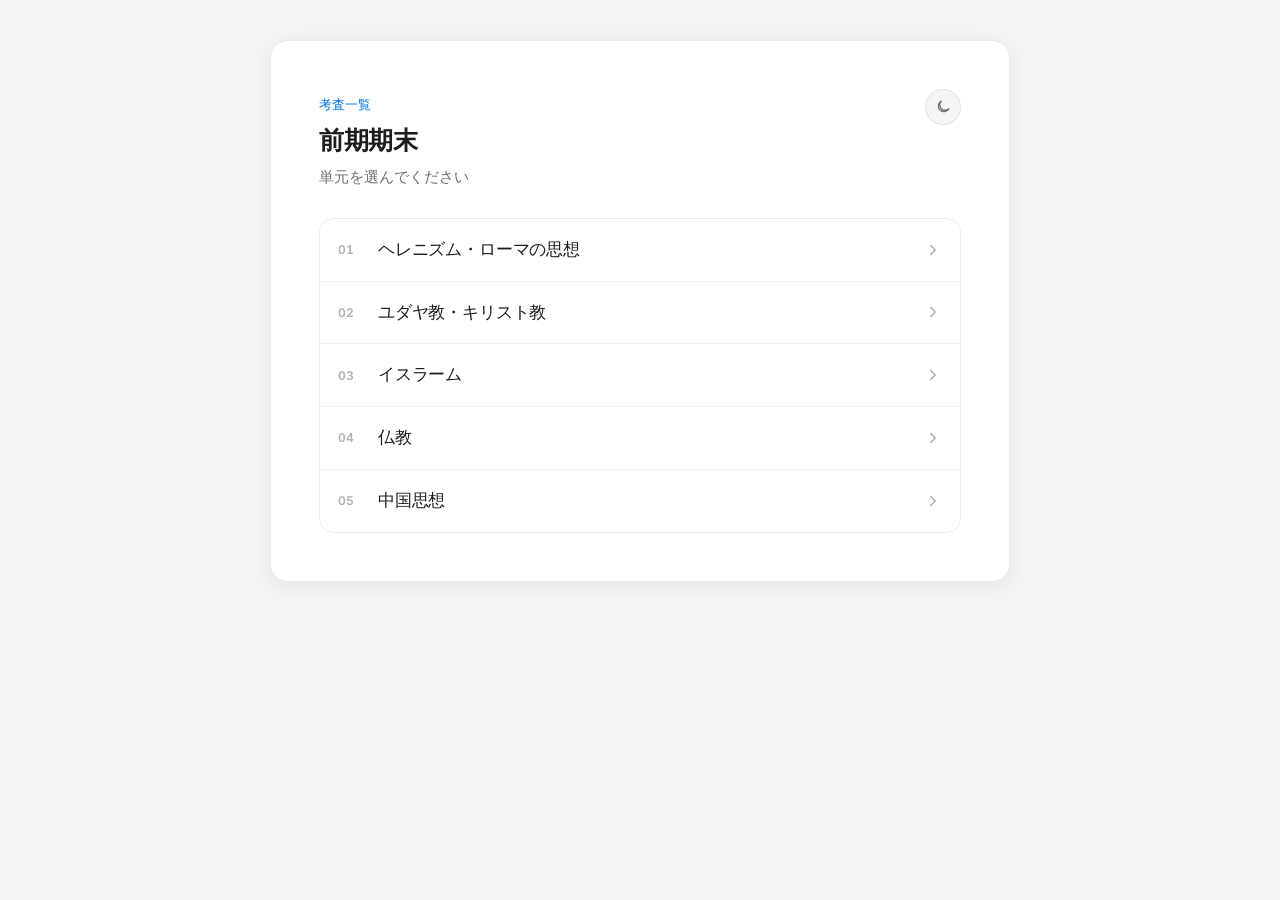
==== zenki-kimatu/index.html @ 8336ee84 "Publish the ethics quiz as a GitHub Pages site, with this exam under zenki-kimatu. Co-authored-by: C" ====
<!DOCTYPE html>
<html lang="ja">
<head>
  <meta charset="UTF-8">
  <meta name="viewport" content="width=device-width, initial-scale=1.0">
  <title>前期期末　|　倫理　考査対策</title>
  <link rel="preconnect" href="https://fonts.googleapis.com">
  <link rel="preconnect" href="https://fonts.gstatic.com" crossorigin>
  <link href="https://fonts.googleapis.com/css2?family=Inter:wght@400;500;600&display=swap" rel="stylesheet">
  <style>
    :root, [data-theme="light"] {
      --color-bg: #f5f5f5;
      --color-surface: #ffffff;
      --color-border: rgba(0,0,0,0.08);
      --color-divider: rgba(0,0,0,0.06);
      --color-text: #1d1d1f;
      --color-text-muted: #6e6e73;
      --color-text-faint: #aeaeb2;
      --color-primary: #0071e3;
      --color-toggle-bg: rgba(0,0,0,0.04);
      --color-toggle-hover: rgba(0,0,0,0.08);
      --color-row-hover: rgba(0,0,0,0.03);
      --shadow-md: 0 4px 24px rgba(0,0,0,0.07);
      --transition: 160ms cubic-bezier(0.25, 0.46, 0.45, 0.94);
    }
    [data-theme="dark"] {
      --color-bg: #000000;
      --color-surface: #1c1c1e;
      --color-border: rgba(255,255,255,0.1);
      --color-divider: rgba(255,255,255,0.06);
      --color-text: #f5f5f7;
      --color-text-muted: #aeaeb2;
      --color-text-faint: #636366;
      --color-primary: #2997ff;
      --color-toggle-bg: rgba(255,255,255,0.07);
      --color-toggle-hover: rgba(255,255,255,0.13);
      --color-row-hover: rgba(255,255,255,0.05);
      --shadow-md: 0 4px 24px rgba(0,0,0,0.4);
    }
    @media (prefers-color-scheme: dark) {
      :root:not([data-theme]) {
        --color-bg: #000000;
        --color-surface: #1c1c1e;
        --color-border: rgba(255,255,255,0.1);
        --color-divider: rgba(255,255,255,0.06);
        --color-text: #f5f5f7;
        --color-text-muted: #aeaeb2;
        --color-text-faint: #636366;
        --color-primary: #2997ff;
        --color-toggle-bg: rgba(255,255,255,0.07);
        --color-toggle-hover: rgba(255,255,255,0.13);
        --color-row-hover: rgba(255,255,255,0.05);
        --shadow-md: 0 4px 24px rgba(0,0,0,0.4);
      }
    }

    *, *::before, *::after { box-sizing: border-box; margin: 0; padding: 0; }
    html { -webkit-font-smoothing: antialiased; scroll-behavior: smooth; }

    body {
      font-family: 'Inter', -apple-system, BlinkMacSystemFont, 'Hiragino Sans', 'Hiragino Kaku Gothic ProN', 'Helvetica Neue', sans-serif;
      background-color: var(--color-bg);
      color: var(--color-text);
      min-height: 100dvh;
      line-height: 1.75;
      font-size: clamp(1rem, 0.95rem + 0.25vw, 1.0625rem);
      padding: clamp(16px, 4vw, 40px);
      transition: background-color var(--transition), color var(--transition);
    }

    .container {
      max-width: 740px;
      margin: 0 auto;
      background: var(--color-surface);
      padding: clamp(24px, 5vw, 48px);
      border-radius: 18px;
      box-shadow: var(--shadow-md);
      border: 1px solid var(--color-border);
    }

    .page-header {
      display: flex;
      align-items: flex-start;
      justify-content: space-between;
      gap: 16px;
      margin-bottom: 8px;
    }

    h1 {
      font-size: clamp(1.2rem, 1rem + 0.8vw, 1.55rem);
      font-weight: 600;
      color: var(--color-text);
      letter-spacing: -0.02em;
      line-height: 1.2;
    }

    .lead {
      color: var(--color-text-muted);
      font-size: 0.9375rem;
      margin-bottom: 28px;
    }

    .theme-toggle {
      flex-shrink: 0;
      width: 36px;
      height: 36px;
      border-radius: 50%;
      background: var(--color-toggle-bg);
      border: 1px solid var(--color-border);
      display: flex;
      align-items: center;
      justify-content: center;
      cursor: pointer;
      color: var(--color-text-muted);
      transition: background var(--transition), color var(--transition);
    }
    .theme-toggle:hover { background: var(--color-toggle-hover); color: var(--color-text); }
    .theme-toggle:focus-visible {
      outline: 2px solid var(--color-primary);
      outline-offset: 2px;
    }

    .unit-list {
      list-style: none;
      border: 1px solid var(--color-border);
      border-radius: 14px;
      overflow: hidden;
    }

    .unit-list li + li {
      border-top: 1px solid var(--color-divider);
    }

    .unit-link {
      display: flex;
      align-items: center;
      gap: 16px;
      padding: 16px 18px;
      color: inherit;
      text-decoration: none;
      transition: background var(--transition);
    }
    .unit-link:hover { background: var(--color-row-hover); }
    .unit-link:focus-visible {
      outline: 2px solid var(--color-primary);
      outline-offset: -2px;
    }
    .unit-link:active { background: var(--color-toggle-hover); }

    .unit-index {
      flex-shrink: 0;
      width: 2em;
      font-size: 0.75rem;
      font-weight: 600;
      letter-spacing: 0.04em;
      color: var(--color-text-faint);
      font-variant-numeric: tabular-nums;
    }

    .unit-name {
      flex: 1;
      font-size: 1.0625rem;
      font-weight: 500;
      letter-spacing: -0.01em;
    }

    .unit-chevron {
      flex-shrink: 0;
      color: var(--color-text-faint);
    }

    .back {
      display: inline-block;
      color: var(--color-primary);
      text-decoration: none;
      font-size: 0.8125rem;
      font-weight: 500;
      margin-bottom: 10px;
    }
    .back:hover { text-decoration: underline; }
    .back:focus-visible {
      outline: 2px solid var(--color-primary);
      outline-offset: 2px;
      border-radius: 4px;
    }
  </style>
</head>
<body>
  <main class="container">
    <header class="page-header">
      <div>
        <a class="back" href="../index.html">考査一覧</a>
        <h1>前期期末</h1>
      </div>
      <button class="theme-toggle" type="button" data-theme-toggle aria-label="ダークモードに切り替え">
        <svg width="16" height="16" viewBox="0 0 24 24" fill="none" stroke="currentColor" stroke-width="2" stroke-linecap="round" stroke-linejoin="round" aria-hidden="true">
          <path d="M21 14.5A8.5 8.5 0 1 1 9.5 3 7 7 0 0 0 21 14.5z"/>
        </svg>
      </button>
    </header>
    <p class="lead">単元を選んでください</p>

    <nav aria-label="単元">
      <ul class="unit-list">
        <li>
          <a class="unit-link" href="quiz.html?unit=hellenism">
            <span class="unit-index">01</span>
            <span class="unit-name">ヘレニズム・ローマの思想</span>
            <svg class="unit-chevron" width="18" height="18" viewBox="0 0 24 24" fill="none" stroke="currentColor" stroke-width="2" stroke-linecap="round" stroke-linejoin="round" aria-hidden="true">
              <polyline points="9 18 15 12 9 6"/>
            </svg>
          </a>
        </li>
        <li>
          <a class="unit-link" href="quiz.html?unit=judaism-christianity">
            <span class="unit-index">02</span>
            <span class="unit-name">ユダヤ教・キリスト教</span>
            <svg class="unit-chevron" width="18" height="18" viewBox="0 0 24 24" fill="none" stroke="currentColor" stroke-width="2" stroke-linecap="round" stroke-linejoin="round" aria-hidden="true">
              <polyline points="9 18 15 12 9 6"/>
            </svg>
          </a>
        </li>
        <li>
          <a class="unit-link" href="quiz.html?unit=islam">
            <span class="unit-index">03</span>
            <span class="unit-name">イスラーム</span>
            <svg class="unit-chevron" width="18" height="18" viewBox="0 0 24 24" fill="none" stroke="currentColor" stroke-width="2" stroke-linecap="round" stroke-linejoin="round" aria-hidden="true">
              <polyline points="9 18 15 12 9 6"/>
            </svg>
          </a>
        </li>
        <li>
          <a class="unit-link" href="quiz.html?unit=buddhism">
            <span class="unit-index">04</span>
            <span class="unit-name">仏教</span>
            <svg class="unit-chevron" width="18" height="18" viewBox="0 0 24 24" fill="none" stroke="currentColor" stroke-width="2" stroke-linecap="round" stroke-linejoin="round" aria-hidden="true">
              <polyline points="9 18 15 12 9 6"/>
            </svg>
          </a>
        </li>
        <li>
          <a class="unit-link" href="quiz.html?unit=chinese-thought">
            <span class="unit-index">05</span>
            <span class="unit-name">中国思想</span>
            <svg class="unit-chevron" width="18" height="18" viewBox="0 0 24 24" fill="none" stroke="currentColor" stroke-width="2" stroke-linecap="round" stroke-linejoin="round" aria-hidden="true">
              <polyline points="9 18 15 12 9 6"/>
            </svg>
          </a>
        </li>
      </ul>
    </nav>
  </main>

  <script>
    (function () {
      const toggle = document.querySelector('[data-theme-toggle]');
      const root = document.documentElement;
      let dark = window.matchMedia('(prefers-color-scheme: dark)').matches;

      const moon = '<svg width="16" height="16" viewBox="0 0 24 24" fill="none" stroke="currentColor" stroke-width="2" stroke-linecap="round" stroke-linejoin="round" aria-hidden="true"><path d="M21 14.5A8.5 8.5 0 1 1 9.5 3 7 7 0 0 0 21 14.5z"/></svg>';
      const sun = '<svg width="16" height="16" viewBox="0 0 24 24" fill="none" stroke="currentColor" stroke-width="2" stroke-linecap="round" stroke-linejoin="round" aria-hidden="true"><circle cx="12" cy="12" r="4"/><path d="M12 2v2M12 20v2M4.93 4.93l1.41 1.41M17.66 17.66l1.41 1.41M2 12h2M20 12h2M4.93 19.07l1.41-1.41M17.66 6.34l1.41-1.41"/></svg>';

      function apply() {
        root.setAttribute('data-theme', dark ? 'dark' : 'light');
        toggle.innerHTML = dark ? sun : moon;
        toggle.setAttribute('aria-label', dark ? 'ライトモードに切り替え' : 'ダークモードに切り替え');
      }

      apply();
      toggle.addEventListener('click', function () {
        dark = !dark;
        apply();
      });
    })();
  </script>
</body>
</html>
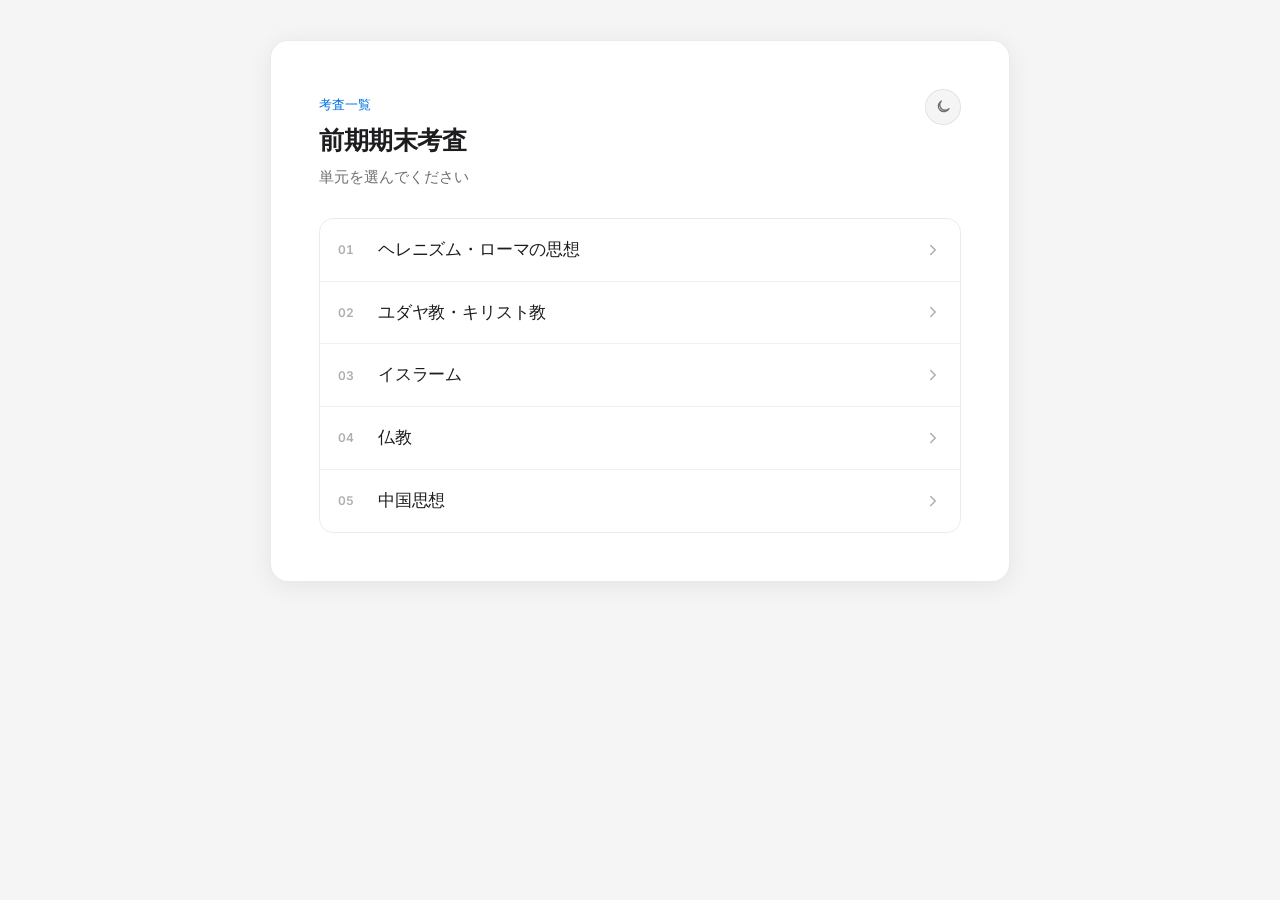
==== commit 4a1b692a: "Rename exams to 考査 and match the hide-all button color. Co-authored-by: Cursor <cursoragent@cursor.c" ====
--- a/zenki-kimatu/index.html
+++ b/zenki-kimatu/index.html
@@ -3,7 +3,7 @@
 <head>
   <meta charset="UTF-8">
   <meta name="viewport" content="width=device-width, initial-scale=1.0">
-  <title>前期期末　|　倫理　考査対策</title>
+  <title>前期期末考査　|　倫理　考査対策</title>
   <link rel="preconnect" href="https://fonts.googleapis.com">
   <link rel="preconnect" href="https://fonts.gstatic.com" crossorigin>
   <link href="https://fonts.googleapis.com/css2?family=Inter:wght@400;500;600&display=swap" rel="stylesheet">
@@ -190,7 +190,7 @@
     <header class="page-header">
       <div>
         <a class="back" href="../index.html">考査一覧</a>
-        <h1>前期期末</h1>
+        <h1>前期期末考査</h1>
       </div>
       <button class="theme-toggle" type="button" data-theme-toggle aria-label="ダークモードに切り替え">
         <svg width="16" height="16" viewBox="0 0 24 24" fill="none" stroke="currentColor" stroke-width="2" stroke-linecap="round" stroke-linejoin="round" aria-hidden="true">
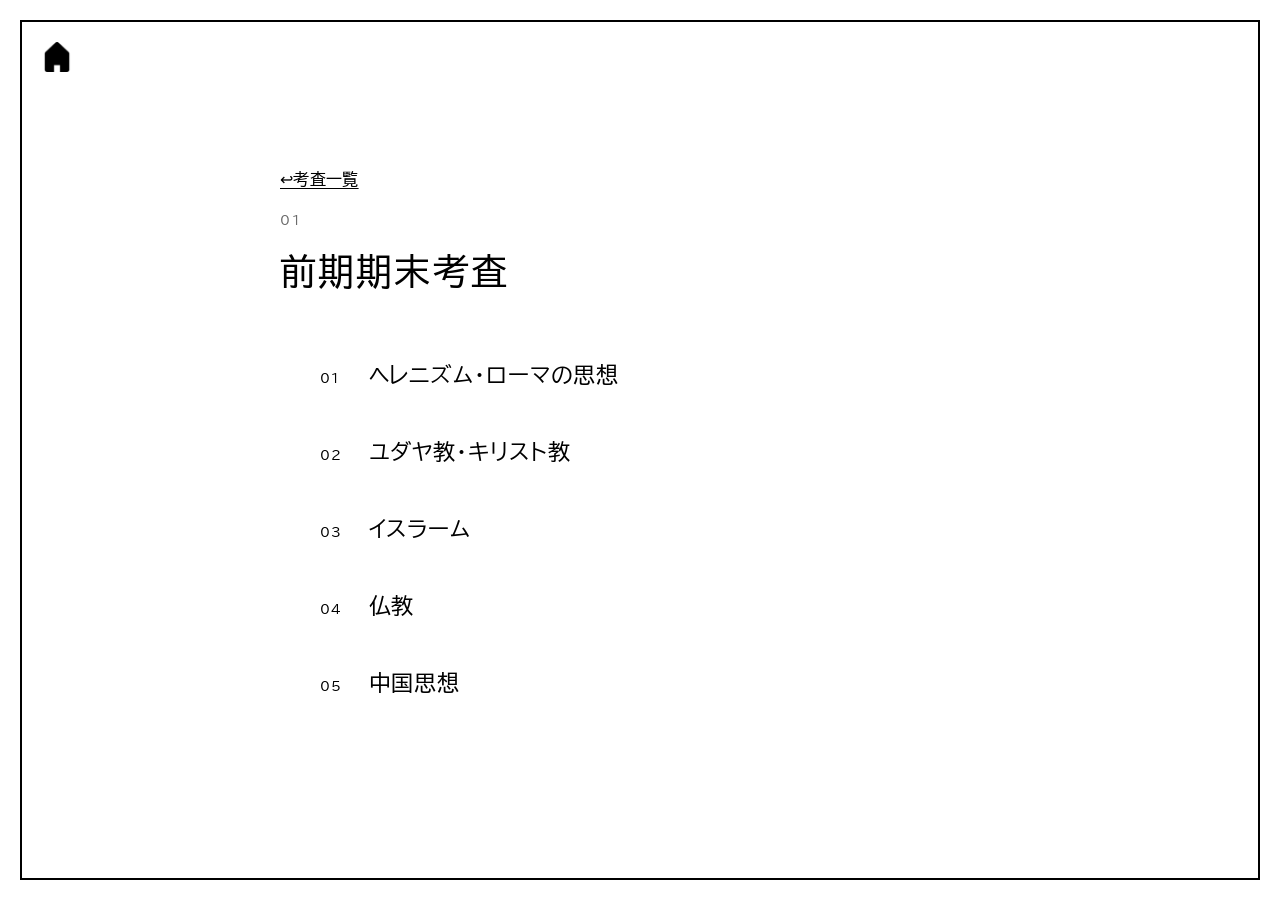
==== commit bdb13992: "Replace the quiz UI with a framed black-and-white layout. Co-authored-by: Cursor <cursoragent@cursor" ====
--- a/zenki-kimatu/index.html
+++ b/zenki-kimatu/index.html
@@ -6,272 +6,59 @@
   <title>前期期末考査　|　倫理　考査対策</title>
   <link rel="preconnect" href="https://fonts.googleapis.com">
   <link rel="preconnect" href="https://fonts.gstatic.com" crossorigin>
-  <link href="https://fonts.googleapis.com/css2?family=Inter:wght@400;500;600&display=swap" rel="stylesheet">
-  <style>
-    :root, [data-theme="light"] {
-      --color-bg: #f5f5f5;
-      --color-surface: #ffffff;
-      --color-border: rgba(0,0,0,0.08);
-      --color-divider: rgba(0,0,0,0.06);
-      --color-text: #1d1d1f;
-      --color-text-muted: #6e6e73;
-      --color-text-faint: #aeaeb2;
-      --color-primary: #0071e3;
-      --color-toggle-bg: rgba(0,0,0,0.04);
-      --color-toggle-hover: rgba(0,0,0,0.08);
-      --color-row-hover: rgba(0,0,0,0.03);
-      --shadow-md: 0 4px 24px rgba(0,0,0,0.07);
-      --transition: 160ms cubic-bezier(0.25, 0.46, 0.45, 0.94);
-    }
-    [data-theme="dark"] {
-      --color-bg: #000000;
-      --color-surface: #1c1c1e;
-      --color-border: rgba(255,255,255,0.1);
-      --color-divider: rgba(255,255,255,0.06);
-      --color-text: #f5f5f7;
-      --color-text-muted: #aeaeb2;
-      --color-text-faint: #636366;
-      --color-primary: #2997ff;
-      --color-toggle-bg: rgba(255,255,255,0.07);
-      --color-toggle-hover: rgba(255,255,255,0.13);
-      --color-row-hover: rgba(255,255,255,0.05);
-      --shadow-md: 0 4px 24px rgba(0,0,0,0.4);
-    }
-    @media (prefers-color-scheme: dark) {
-      :root:not([data-theme]) {
-        --color-bg: #000000;
-        --color-surface: #1c1c1e;
-        --color-border: rgba(255,255,255,0.1);
-        --color-divider: rgba(255,255,255,0.06);
-        --color-text: #f5f5f7;
-        --color-text-muted: #aeaeb2;
-        --color-text-faint: #636366;
-        --color-primary: #2997ff;
-        --color-toggle-bg: rgba(255,255,255,0.07);
-        --color-toggle-hover: rgba(255,255,255,0.13);
-        --color-row-hover: rgba(255,255,255,0.05);
-        --shadow-md: 0 4px 24px rgba(0,0,0,0.4);
-      }
-    }
-
-    *, *::before, *::after { box-sizing: border-box; margin: 0; padding: 0; }
-    html { -webkit-font-smoothing: antialiased; scroll-behavior: smooth; }
-
-    body {
-      font-family: 'Inter', -apple-system, BlinkMacSystemFont, 'Hiragino Sans', 'Hiragino Kaku Gothic ProN', 'Helvetica Neue', sans-serif;
-      background-color: var(--color-bg);
-      color: var(--color-text);
-      min-height: 100dvh;
-      line-height: 1.75;
-      font-size: clamp(1rem, 0.95rem + 0.25vw, 1.0625rem);
-      padding: clamp(16px, 4vw, 40px);
-      transition: background-color var(--transition), color var(--transition);
-    }
-
-    .container {
-      max-width: 740px;
-      margin: 0 auto;
-      background: var(--color-surface);
-      padding: clamp(24px, 5vw, 48px);
-      border-radius: 18px;
-      box-shadow: var(--shadow-md);
-      border: 1px solid var(--color-border);
-    }
-
-    .page-header {
-      display: flex;
-      align-items: flex-start;
-      justify-content: space-between;
-      gap: 16px;
-      margin-bottom: 8px;
-    }
-
-    h1 {
-      font-size: clamp(1.2rem, 1rem + 0.8vw, 1.55rem);
-      font-weight: 600;
-      color: var(--color-text);
-      letter-spacing: -0.02em;
-      line-height: 1.2;
-    }
-
-    .lead {
-      color: var(--color-text-muted);
-      font-size: 0.9375rem;
-      margin-bottom: 28px;
-    }
-
-    .theme-toggle {
-      flex-shrink: 0;
-      width: 36px;
-      height: 36px;
-      border-radius: 50%;
-      background: var(--color-toggle-bg);
-      border: 1px solid var(--color-border);
-      display: flex;
-      align-items: center;
-      justify-content: center;
-      cursor: pointer;
-      color: var(--color-text-muted);
-      transition: background var(--transition), color var(--transition);
-    }
-    .theme-toggle:hover { background: var(--color-toggle-hover); color: var(--color-text); }
-    .theme-toggle:focus-visible {
-      outline: 2px solid var(--color-primary);
-      outline-offset: 2px;
-    }
-
-    .unit-list {
-      list-style: none;
-      border: 1px solid var(--color-border);
-      border-radius: 14px;
-      overflow: hidden;
-    }
-
-    .unit-list li + li {
-      border-top: 1px solid var(--color-divider);
-    }
-
-    .unit-link {
-      display: flex;
-      align-items: center;
-      gap: 16px;
-      padding: 16px 18px;
-      color: inherit;
-      text-decoration: none;
-      transition: background var(--transition);
-    }
-    .unit-link:hover { background: var(--color-row-hover); }
-    .unit-link:focus-visible {
-      outline: 2px solid var(--color-primary);
-      outline-offset: -2px;
-    }
-    .unit-link:active { background: var(--color-toggle-hover); }
-
-    .unit-index {
-      flex-shrink: 0;
-      width: 2em;
-      font-size: 0.75rem;
-      font-weight: 600;
-      letter-spacing: 0.04em;
-      color: var(--color-text-faint);
-      font-variant-numeric: tabular-nums;
-    }
-
-    .unit-name {
-      flex: 1;
-      font-size: 1.0625rem;
-      font-weight: 500;
-      letter-spacing: -0.01em;
-    }
-
-    .unit-chevron {
-      flex-shrink: 0;
-      color: var(--color-text-faint);
-    }
-
-    .back {
-      display: inline-block;
-      color: var(--color-primary);
-      text-decoration: none;
-      font-size: 0.8125rem;
-      font-weight: 500;
-      margin-bottom: 10px;
-    }
-    .back:hover { text-decoration: underline; }
-    .back:focus-visible {
-      outline: 2px solid var(--color-primary);
-      outline-offset: 2px;
-      border-radius: 4px;
-    }
-  </style>
+  <link href="https://fonts.googleapis.com/css2?family=BIZ+UDPGothic&display=swap" rel="stylesheet">
+  <link rel="stylesheet" href="../css/style.css">
 </head>
 <body>
-  <main class="container">
-    <header class="page-header">
-      <div>
-        <a class="back" href="../index.html">考査一覧</a>
+  <div class="shell">
+    <div class="bar">
+      <a class="home" href="../index.html" aria-label="最初の画面へ">
+        <img src="../img/home.png" alt="" width="30" height="30">
+      </a>
+    </div>
+
+    <main class="page">
+      <header class="hero inner">
+        <a class="back" href="../index.html">↩︎考査一覧</a>
+        <p class="kicker">01</p>
         <h1>前期期末考査</h1>
-      </div>
-      <button class="theme-toggle" type="button" data-theme-toggle aria-label="ダークモードに切り替え">
-        <svg width="16" height="16" viewBox="0 0 24 24" fill="none" stroke="currentColor" stroke-width="2" stroke-linecap="round" stroke-linejoin="round" aria-hidden="true">
-          <path d="M21 14.5A8.5 8.5 0 1 1 9.5 3 7 7 0 0 0 21 14.5z"/>
-        </svg>
-      </button>
-    </header>
-    <p class="lead">単元を選んでください</p>
+      </header>
 
-    <nav aria-label="単元">
-      <ul class="unit-list">
-        <li>
-          <a class="unit-link" href="quiz.html?unit=hellenism">
-            <span class="unit-index">01</span>
-            <span class="unit-name">ヘレニズム・ローマの思想</span>
-            <svg class="unit-chevron" width="18" height="18" viewBox="0 0 24 24" fill="none" stroke="currentColor" stroke-width="2" stroke-linecap="round" stroke-linejoin="round" aria-hidden="true">
-              <polyline points="9 18 15 12 9 6"/>
-            </svg>
-          </a>
-        </li>
-        <li>
-          <a class="unit-link" href="quiz.html?unit=judaism-christianity">
-            <span class="unit-index">02</span>
-            <span class="unit-name">ユダヤ教・キリスト教</span>
-            <svg class="unit-chevron" width="18" height="18" viewBox="0 0 24 24" fill="none" stroke="currentColor" stroke-width="2" stroke-linecap="round" stroke-linejoin="round" aria-hidden="true">
-              <polyline points="9 18 15 12 9 6"/>
-            </svg>
-          </a>
-        </li>
-        <li>
-          <a class="unit-link" href="quiz.html?unit=islam">
-            <span class="unit-index">03</span>
-            <span class="unit-name">イスラーム</span>
-            <svg class="unit-chevron" width="18" height="18" viewBox="0 0 24 24" fill="none" stroke="currentColor" stroke-width="2" stroke-linecap="round" stroke-linejoin="round" aria-hidden="true">
-              <polyline points="9 18 15 12 9 6"/>
-            </svg>
-          </a>
-        </li>
-        <li>
-          <a class="unit-link" href="quiz.html?unit=buddhism">
-            <span class="unit-index">04</span>
-            <span class="unit-name">仏教</span>
-            <svg class="unit-chevron" width="18" height="18" viewBox="0 0 24 24" fill="none" stroke="currentColor" stroke-width="2" stroke-linecap="round" stroke-linejoin="round" aria-hidden="true">
-              <polyline points="9 18 15 12 9 6"/>
-            </svg>
-          </a>
-        </li>
-        <li>
-          <a class="unit-link" href="quiz.html?unit=chinese-thought">
-            <span class="unit-index">05</span>
-            <span class="unit-name">中国思想</span>
-            <svg class="unit-chevron" width="18" height="18" viewBox="0 0 24 24" fill="none" stroke="currentColor" stroke-width="2" stroke-linecap="round" stroke-linejoin="round" aria-hidden="true">
-              <polyline points="9 18 15 12 9 6"/>
-            </svg>
-          </a>
-        </li>
-      </ul>
-    </nav>
-  </main>
-
-  <script>
-    (function () {
-      const toggle = document.querySelector('[data-theme-toggle]');
-      const root = document.documentElement;
-      let dark = window.matchMedia('(prefers-color-scheme: dark)').matches;
-
-      const moon = '<svg width="16" height="16" viewBox="0 0 24 24" fill="none" stroke="currentColor" stroke-width="2" stroke-linecap="round" stroke-linejoin="round" aria-hidden="true"><path d="M21 14.5A8.5 8.5 0 1 1 9.5 3 7 7 0 0 0 21 14.5z"/></svg>';
-      const sun = '<svg width="16" height="16" viewBox="0 0 24 24" fill="none" stroke="currentColor" stroke-width="2" stroke-linecap="round" stroke-linejoin="round" aria-hidden="true"><circle cx="12" cy="12" r="4"/><path d="M12 2v2M12 20v2M4.93 4.93l1.41 1.41M17.66 17.66l1.41 1.41M2 12h2M20 12h2M4.93 19.07l1.41-1.41M17.66 6.34l1.41-1.41"/></svg>';
-
-      function apply() {
-        root.setAttribute('data-theme', dark ? 'dark' : 'light');
-        toggle.innerHTML = dark ? sun : moon;
-        toggle.setAttribute('aria-label', dark ? 'ライトモードに切り替え' : 'ダークモードに切り替え');
-      }
-
-      apply();
-      toggle.addEventListener('click', function () {
-        dark = !dark;
-        apply();
-      });
-    })();
-  </script>
+      <nav aria-label="単元">
+        <ul class="nav-list">
+          <li>
+            <a class="nav-link inner" href="quiz.html?unit=hellenism">
+              <span class="nav-index">01</span>
+              <span class="nav-name">ヘレニズム・ローマの思想</span>
+            </a>
+          </li>
+          <li>
+            <a class="nav-link inner" href="quiz.html?unit=judaism-christianity">
+              <span class="nav-index">02</span>
+              <span class="nav-name">ユダヤ教・キリスト教</span>
+            </a>
+          </li>
+          <li>
+            <a class="nav-link inner" href="quiz.html?unit=islam">
+              <span class="nav-index">03</span>
+              <span class="nav-name">イスラーム</span>
+            </a>
+          </li>
+          <li>
+            <a class="nav-link inner" href="quiz.html?unit=buddhism">
+              <span class="nav-index">04</span>
+              <span class="nav-name">仏教</span>
+            </a>
+          </li>
+          <li>
+            <a class="nav-link inner" href="quiz.html?unit=chinese-thought">
+              <span class="nav-index">05</span>
+              <span class="nav-name">中国思想</span>
+            </a>
+          </li>
+        </ul>
+      </nav>
+    </main>
+  </div>
 </body>
 </html>
--- a/css/style.css
+++ b/css/style.css
@@ -0,0 +1,443 @@
+:root {
+  --paper: #fff;
+  --ink: #000;
+  --mute: #6b6b6b;
+  --faint: #9a9a9a;
+  --error: #c80000;
+  --ok: #1f7a3a;
+  --frame-inset: 10px;
+  --frame-line: 2px;
+  /* 内部罫線。外枠まで出すときは 2px にする */
+  --rule: 0px;
+  --pad-x: 16px;
+  --pad-y: 28px;
+  --home-size: 30px;
+  --home-inset: 16px;
+}
+
+@media (min-width: 768px) {
+  :root {
+    --frame-inset: 20px;
+    --pad-x: 40px;
+    --pad-y: 40px;
+    --home-inset: 20px;
+  }
+}
+
+@media (max-width: 480px) {
+  :root {
+    --pad-x: 14px;
+    --pad-y: 24px;
+  }
+
+  .bar {
+    font-size: 12px;
+    letter-spacing: 0.02em;
+    gap: 8px;
+  }
+}
+
+*,
+*::before,
+*::after {
+  box-sizing: border-box;
+  margin: 0;
+  padding: 0;
+}
+
+html {
+  -webkit-text-size-adjust: 100%;
+  text-size-adjust: 100%;
+  color-scheme: light only;
+}
+
+html,
+body {
+  height: 100%;
+}
+
+body {
+  font-family: "BIZ UDPGothic", "Hiragino Sans", "Hiragino Kaku Gothic ProN", "Noto Sans JP", sans-serif;
+  font-weight: 400;
+  font-feature-settings: "palt" 1;
+  background: var(--paper);
+  color: var(--ink);
+  line-height: 1.75;
+  font-size: 15px;
+  overflow: hidden;
+}
+
+a {
+  color: inherit;
+  text-underline-offset: 3px;
+}
+
+a:hover {
+  text-decoration: none;
+}
+
+button {
+  font-family: inherit;
+  color: inherit;
+  background: none;
+  border: none;
+  cursor: pointer;
+}
+
+/* 画面いっぱいに近い黒枠。中だけがスクロールする */
+.shell {
+  position: fixed;
+  inset: var(--frame-inset);
+  border: var(--frame-line) solid var(--ink);
+  background: var(--paper);
+  overflow-x: hidden;
+  overflow-y: auto;
+  display: flex;
+  flex-direction: column;
+  min-height: 0;
+}
+
+.bar {
+  position: sticky;
+  top: 0;
+  z-index: 6;
+  display: flex;
+  align-items: center;
+  justify-content: flex-end;
+  gap: 12px;
+  min-height: calc(var(--home-inset) * 2 + var(--home-size));
+  padding: var(--home-inset);
+  border-bottom: var(--rule) solid var(--ink);
+  background: var(--paper);
+  font-size: 13px;
+  letter-spacing: 0.04em;
+  flex-shrink: 0;
+}
+
+.bar a {
+  text-decoration: none;
+  white-space: nowrap;
+}
+
+.bar a:hover:not(.home) {
+  text-decoration: underline;
+  text-underline-offset: 3px;
+}
+
+.home {
+  position: fixed;
+  top: calc(var(--frame-inset) + var(--frame-line) + var(--home-inset));
+  left: calc(var(--frame-inset) + var(--frame-line) + var(--home-inset));
+  z-index: 8;
+  display: flex;
+  align-items: center;
+  color: var(--ink);
+}
+
+.bar a.home:hover {
+  text-decoration: none;
+  opacity: 0.4;
+}
+
+.home img {
+  display: block;
+  width: var(--home-size);
+  height: var(--home-size);
+}
+
+.page {
+  flex: 1;
+  width: 100%;
+  padding-bottom: 64px;
+}
+
+.inner {
+  width: 100%;
+  max-width: 720px;
+  margin: 0 auto;
+  padding-left: var(--pad-x);
+  padding-right: var(--pad-x);
+}
+
+.hero {
+  padding: clamp(32px, 8vh, 88px) 0 40px;
+}
+
+.hero.inner {
+  padding-top: clamp(32px, 8vh, 88px);
+  padding-bottom: 40px;
+}
+
+.hero-home {
+  min-height: min(42vh, 320px);
+  display: flex;
+  flex-direction: column;
+  justify-content: center;
+}
+
+.kicker {
+  font-size: 13px;
+  letter-spacing: 0.12em;
+  color: var(--mute);
+  margin-bottom: 12px;
+}
+
+h1 {
+  font-size: clamp(26px, 4vw, 36px);
+  font-weight: 400;
+  line-height: 1.45;
+  letter-spacing: 0.06em;
+}
+
+.lead {
+  margin-top: 12px;
+  font-size: 15px;
+  color: var(--mute);
+  line-height: 1.8;
+}
+
+.back {
+  display: inline-block;
+  font-size: 16px;
+  line-height: 1.9;
+  letter-spacing: 0.02em;
+  text-decoration: underline;
+  text-underline-offset: 3px;
+  margin-bottom: 16px;
+  color: var(--ink);
+}
+
+.back:hover {
+  text-decoration: underline;
+  opacity: 0.4;
+}
+
+.nav-list {
+  list-style: none;
+  border-top: var(--rule) solid var(--ink);
+}
+
+.nav-list li {
+  border-bottom: var(--rule) solid var(--ink);
+}
+
+.nav-link {
+  display: flex;
+  align-items: baseline;
+  gap: 20px;
+  padding-top: 22px;
+  padding-bottom: 22px;
+  text-decoration: none;
+}
+
+.nav-link:hover .nav-name {
+  text-decoration: underline;
+  text-underline-offset: 4px;
+}
+
+.nav-link:focus-visible {
+  outline: 2px solid var(--ink);
+  outline-offset: -2px;
+  background: var(--ink);
+  color: var(--paper);
+}
+
+.nav-link.is-disabled {
+  color: var(--faint);
+  pointer-events: none;
+}
+
+.nav-index {
+  flex-shrink: 0;
+  width: 2.2em;
+  font-size: 13px;
+  letter-spacing: 0.08em;
+  font-variant-numeric: tabular-nums;
+}
+
+.nav-name {
+  flex: 1;
+  font-size: clamp(16px, 2vw, 22px);
+  letter-spacing: 0.04em;
+  line-height: 1.5;
+}
+
+.nav-status {
+  font-size: 13px;
+  letter-spacing: 0.08em;
+}
+
+.controls {
+  position: sticky;
+  top: calc(var(--home-inset) * 2 + var(--home-size));
+  z-index: 4;
+  background: var(--paper);
+  border-bottom: var(--rule) solid var(--ink);
+  margin-bottom: 8px;
+}
+
+.controls-inner {
+  display: flex;
+  flex-wrap: wrap;
+  gap: 8px;
+  padding-top: 12px;
+  padding-bottom: 12px;
+}
+
+.controls[hidden] {
+  display: none;
+}
+
+.btn {
+  display: inline-flex;
+  align-items: center;
+  justify-content: center;
+  min-height: 44px;
+  padding: 8px 18px;
+  border: var(--frame-line) solid var(--ink);
+  font-size: 14px;
+  letter-spacing: 0.06em;
+  text-decoration: none;
+  background: var(--ink);
+  color: var(--paper);
+}
+
+.btn:hover,
+.btn:focus-visible {
+  background: var(--paper);
+  color: var(--ink);
+  outline: none;
+}
+
+.question {
+  padding: 28px 0;
+  border-bottom: var(--rule) solid var(--ink);
+}
+
+.question-inner {
+  padding-top: 0;
+  padding-bottom: 0;
+}
+
+.question:last-child {
+  border-bottom: none;
+}
+
+.q-num {
+  font-size: 12px;
+  letter-spacing: 0.14em;
+  color: var(--mute);
+  margin-bottom: 10px;
+  font-variant-numeric: tabular-nums;
+}
+
+.stem {
+  font-size: 16px;
+  line-height: 1.9;
+  letter-spacing: 0.02em;
+}
+
+.blank {
+  color: var(--faint);
+  letter-spacing: 0.12em;
+}
+
+.blank.filled {
+  color: var(--ink);
+  letter-spacing: 0.04em;
+  border-bottom: 1px solid var(--ink);
+}
+
+.blank-block + .blank-block {
+  margin-top: 16px;
+}
+
+.blank-label {
+  display: block;
+  font-size: 12px;
+  letter-spacing: 0.1em;
+  color: var(--mute);
+  margin: 16px 0 8px;
+}
+
+.choices {
+  display: flex;
+  flex-wrap: wrap;
+  gap: 8px;
+  margin-top: 16px;
+}
+
+.choice {
+  flex: 1 1 140px;
+  min-height: 48px;
+  padding: 10px 14px;
+  border: var(--frame-line) solid var(--ink);
+  font-size: 15px;
+  letter-spacing: 0.04em;
+  text-align: left;
+  background: var(--paper);
+}
+
+.choice:hover:not(:disabled),
+.choice:focus-visible:not(:disabled) {
+  background: var(--ink);
+  color: var(--paper);
+  outline: none;
+}
+
+.choice .key {
+  color: var(--mute);
+  margin-right: 0.45em;
+  font-size: 12px;
+  letter-spacing: 0.08em;
+}
+
+.choice:hover:not(:disabled) .key,
+.choice:focus-visible:not(:disabled) .key {
+  color: var(--paper);
+}
+
+.choice.correct,
+.choice.correct:hover {
+  border-color: var(--ok);
+  color: var(--ok);
+  background: var(--paper);
+}
+
+.choice.correct .key {
+  color: var(--ok);
+}
+
+.choice.incorrect,
+.choice.incorrect:hover {
+  border-color: var(--error);
+  color: var(--error);
+  background: var(--paper);
+}
+
+.choice.incorrect .key {
+  color: var(--error);
+}
+
+.choice.idle {
+  opacity: 0.35;
+}
+
+.choice:disabled {
+  cursor: default;
+}
+
+.feedback {
+  margin-top: 10px;
+  font-size: 13px;
+  letter-spacing: 0.1em;
+  font-weight: 700;
+}
+
+.feedback.ok {
+  color: var(--ok);
+}
+
+.feedback.ng {
+  color: var(--error);
+}
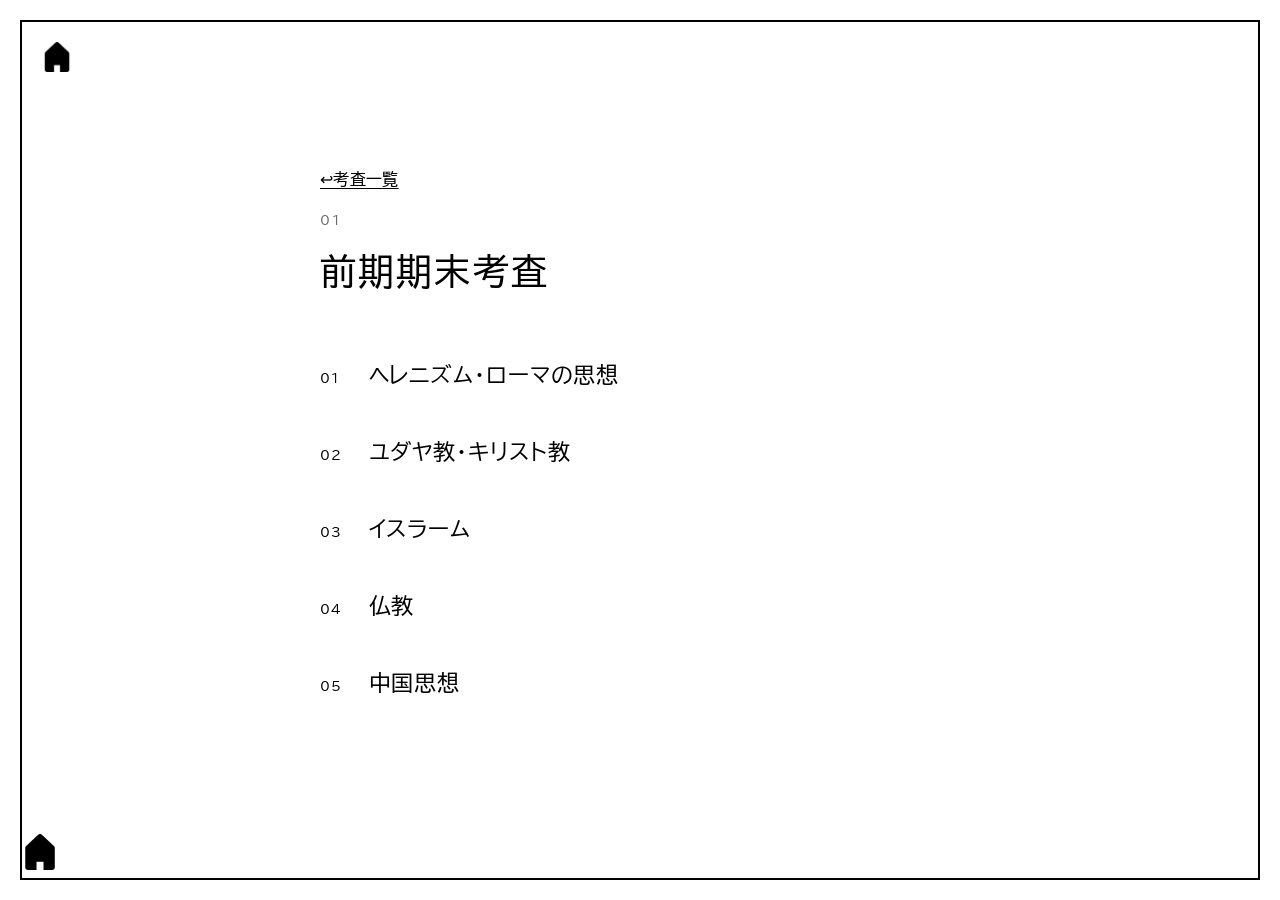
==== commit faaa319e: "Add typography-inspired page transitions across all content. Archive the original UI in legacy/ and " ====
--- a/zenki-kimatu/index.html
+++ b/zenki-kimatu/index.html
@@ -6,59 +6,113 @@
   <title>前期期末考査　|　倫理　考査対策</title>
   <link rel="preconnect" href="https://fonts.googleapis.com">
   <link rel="preconnect" href="https://fonts.gstatic.com" crossorigin>
-  <link href="https://fonts.googleapis.com/css2?family=BIZ+UDPGothic&display=swap" rel="stylesheet">
+  <link href="https://fonts.googleapis.com/css2?family=BIZ+UDPGothic&family=Inter:wght@400;500&display=swap" rel="stylesheet">
   <link rel="stylesheet" href="../css/style.css">
 </head>
 <body>
   <div class="shell">
     <div class="bar">
-      <a class="home" href="../index.html" aria-label="最初の画面へ">
+      <a class="home g-logo-reveal" href="../index.html" aria-label="最初の画面へ" data-page-transition="off">
         <img src="../img/home.png" alt="" width="30" height="30">
       </a>
     </div>
 
     <main class="page">
       <header class="hero inner">
-        <a class="back" href="../index.html">↩︎考査一覧</a>
-        <p class="kicker">01</p>
-        <h1>前期期末考査</h1>
+        <a class="back g-clip-reveal" href="../index.html" data-page-transition-mode="standard">↩︎考査一覧</a>
+        <p class="kicker g-clip-reveal">01</p>
+        <h1 class="g-clip-reveal">前期期末考査</h1>
       </header>
 
       <nav aria-label="単元">
         <ul class="nav-list">
           <li>
-            <a class="nav-link inner" href="quiz.html?unit=hellenism">
-              <span class="nav-index">01</span>
-              <span class="nav-name">ヘレニズム・ローマの思想</span>
+            <a
+              class="nav-link inner"
+              href="quiz.html?unit=hellenism"
+              data-page-transition-mode="delayed"
+              data-page-transition-before-exit="550"
+              data-page-transition-after-exit="550"
+            >
+              <span class="nav-index g-clip-reveal">01</span>
+              <span class="nav-name g-clip-reveal">ヘレニズム・ローマの思想</span>
             </a>
           </li>
           <li>
-            <a class="nav-link inner" href="quiz.html?unit=judaism-christianity">
-              <span class="nav-index">02</span>
-              <span class="nav-name">ユダヤ教・キリスト教</span>
+            <a
+              class="nav-link inner"
+              href="quiz.html?unit=judaism-christianity"
+              data-page-transition-mode="delayed"
+              data-page-transition-before-exit="550"
+              data-page-transition-after-exit="550"
+            >
+              <span class="nav-index g-clip-reveal">02</span>
+              <span class="nav-name g-clip-reveal">ユダヤ教・キリスト教</span>
             </a>
           </li>
           <li>
-            <a class="nav-link inner" href="quiz.html?unit=islam">
-              <span class="nav-index">03</span>
-              <span class="nav-name">イスラーム</span>
+            <a
+              class="nav-link inner"
+              href="quiz.html?unit=islam"
+              data-page-transition-mode="delayed"
+              data-page-transition-before-exit="550"
+              data-page-transition-after-exit="550"
+            >
+              <span class="nav-index g-clip-reveal">03</span>
+              <span class="nav-name g-clip-reveal">イスラーム</span>
             </a>
           </li>
           <li>
-            <a class="nav-link inner" href="quiz.html?unit=buddhism">
-              <span class="nav-index">04</span>
-              <span class="nav-name">仏教</span>
+            <a
+              class="nav-link inner"
+              href="quiz.html?unit=buddhism"
+              data-page-transition-mode="delayed"
+              data-page-transition-before-exit="550"
+              data-page-transition-after-exit="550"
+            >
+              <span class="nav-index g-clip-reveal">04</span>
+              <span class="nav-name g-clip-reveal">仏教</span>
             </a>
           </li>
           <li>
-            <a class="nav-link inner" href="quiz.html?unit=chinese-thought">
-              <span class="nav-index">05</span>
-              <span class="nav-name">中国思想</span>
+            <a
+              class="nav-link inner"
+              href="quiz.html?unit=chinese-thought"
+              data-page-transition-mode="delayed"
+              data-page-transition-before-exit="550"
+              data-page-transition-after-exit="550"
+            >
+              <span class="nav-index g-clip-reveal">05</span>
+              <span class="nav-name g-clip-reveal">中国思想</span>
             </a>
           </li>
         </ul>
       </nav>
     </main>
+
+    <aside id="js-next-navigation" class="next-nav">
+      <div class="next-nav__wrap">
+        <div class="next-nav__text-wrap">
+          <span id="js-next-navigation__text" class="next-nav__text">Next</span>
+          <span id="js-next-navigation__name" class="next-nav__name">ヘレニズム・ローマの思想</span>
+        </div>
+        <div class="next-nav__icon-wrap g-logo-reveal">
+          <a
+            id="js-next-navigation__link"
+            class="next-nav__link"
+            href="quiz.html?unit=hellenism"
+            data-page-transition-mode="delayed"
+            data-page-transition-before-exit="550"
+            data-page-transition-after-exit="550"
+          >
+            <img class="next-nav__icon" src="../img/home.png" alt="ヘレニズム・ローマの思想へ" width="36" height="36">
+          </a>
+        </div>
+      </div>
+    </aside>
   </div>
+
+  <script src="../js/page-transition.js"></script>
+  <script src="../js/typing-trigger.js"></script>
 </body>
 </html>
--- a/css/style.css
+++ b/css/style.css
@@ -9,7 +9,7 @@
   --frame-line: 2px;
   /* 内部罫線。外枠まで出すときは 2px にする */
   --rule: 0px;
-  --pad-x: 16px;
+  --pad-x: 32px;
   --pad-y: 28px;
   --home-size: 30px;
   --home-inset: 16px;
@@ -26,7 +26,6 @@
 
 @media (max-width: 480px) {
   :root {
-    --pad-x: 14px;
     --pad-y: 24px;
   }
 
@@ -160,7 +159,8 @@
 }
 
 .hero {
-  padding: clamp(32px, 8vh, 88px) 0 40px;
+  padding-top: clamp(32px, 8vh, 88px);
+  padding-bottom: 40px;
 }
 
 .hero.inner {
@@ -173,6 +173,22 @@
   display: flex;
   flex-direction: column;
   justify-content: center;
+}
+
+@media (max-width: 767px) {
+  .hero {
+    padding-top: clamp(21px, 5.3vh, 59px);
+    padding-bottom: 27px;
+  }
+
+  .hero.inner {
+    padding-top: clamp(21px, 5.3vh, 59px);
+    padding-bottom: 27px;
+  }
+
+  .hero-home {
+    min-height: min(28vh, 213px);
+  }
 }
 
 .kicker {
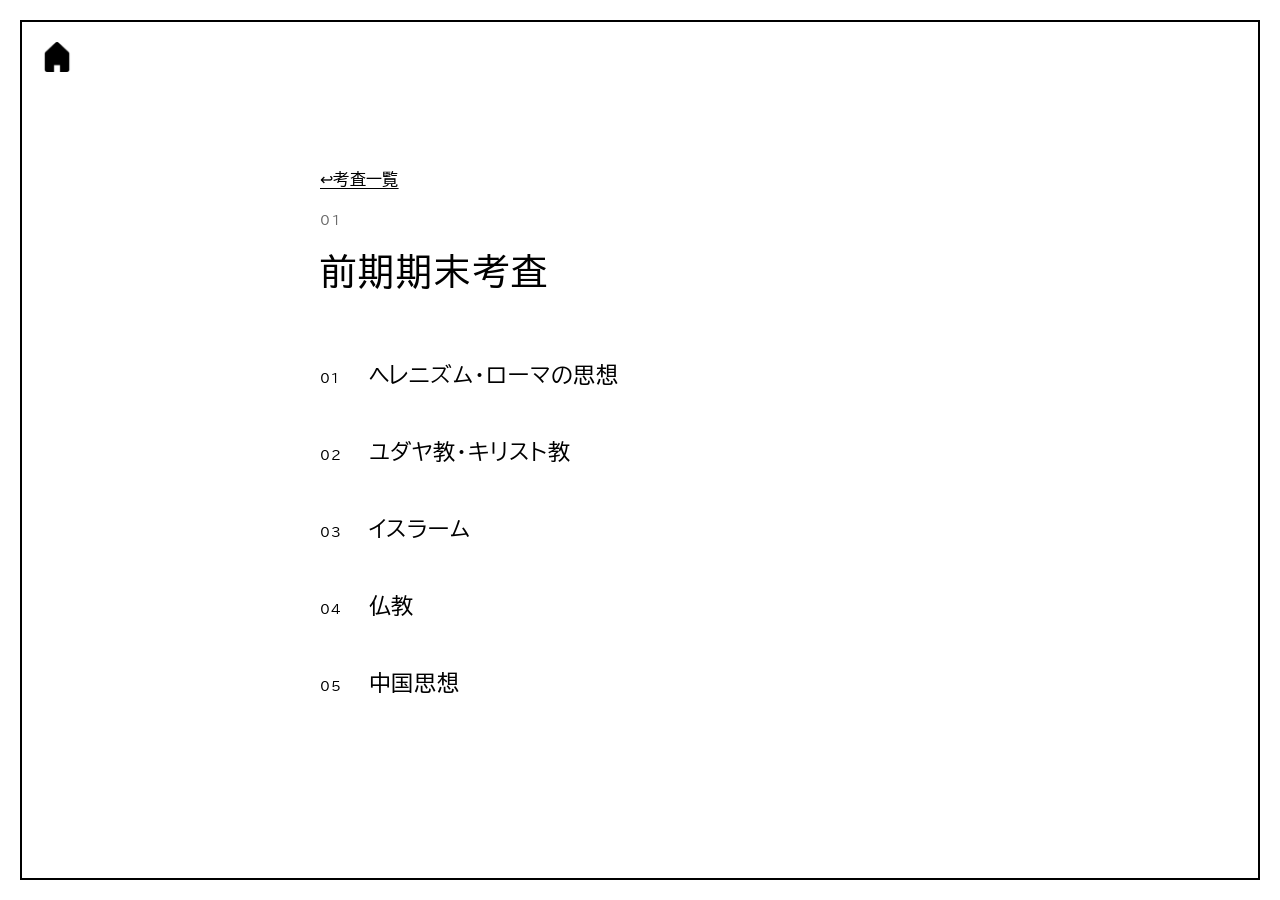
==== commit 501d39db: "Add a first-visit intro and keep Next only on quiz pages. The opening cursor animation plays once pe" ====
--- a/zenki-kimatu/index.html
+++ b/zenki-kimatu/index.html
@@ -89,30 +89,8 @@
         </ul>
       </nav>
     </main>
-
-    <aside id="js-next-navigation" class="next-nav">
-      <div class="next-nav__wrap">
-        <div class="next-nav__text-wrap">
-          <span id="js-next-navigation__text" class="next-nav__text">Next</span>
-          <span id="js-next-navigation__name" class="next-nav__name">ヘレニズム・ローマの思想</span>
-        </div>
-        <div class="next-nav__icon-wrap g-logo-reveal">
-          <a
-            id="js-next-navigation__link"
-            class="next-nav__link"
-            href="quiz.html?unit=hellenism"
-            data-page-transition-mode="delayed"
-            data-page-transition-before-exit="550"
-            data-page-transition-after-exit="550"
-          >
-            <img class="next-nav__icon" src="../img/home.png" alt="ヘレニズム・ローマの思想へ" width="36" height="36">
-          </a>
-        </div>
-      </div>
-    </aside>
   </div>
 
   <script src="../js/page-transition.js"></script>
-  <script src="../js/typing-trigger.js"></script>
 </body>
 </html>
